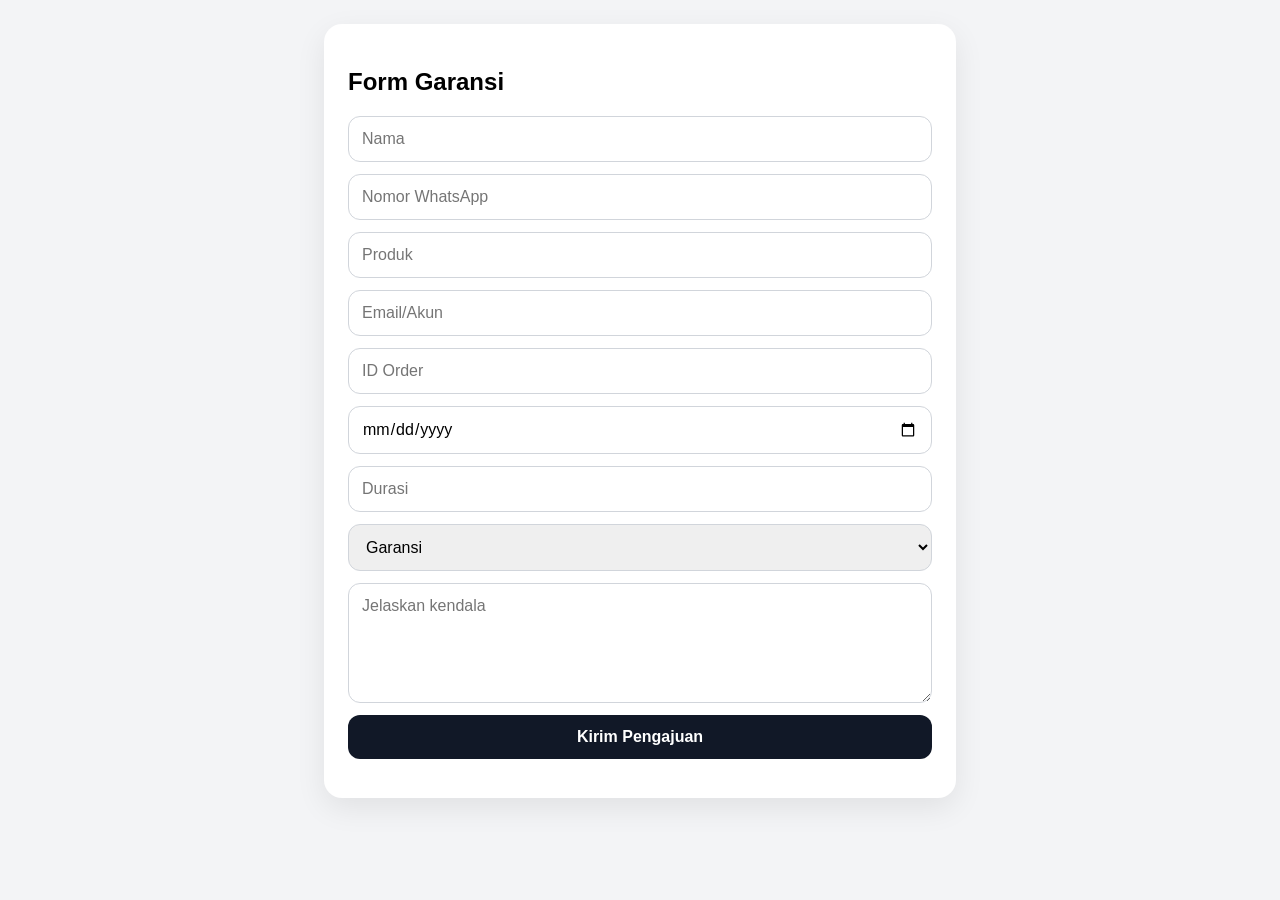
==== index.html @ 69e7b0cc "Add files via upload" ====
<!doctype html>
<html lang="id">
<head>
<meta charset="utf-8">
<meta name="viewport" content="width=device-width,initial-scale=1">
<title>Form Garansi</title>
<link rel="stylesheet" href="style.css">
</head>
<body>
<main class="wrap">
<section class="card">
<h1>Form Garansi</h1>
<form id="form">
<input name="name" placeholder="Nama" required>
<input name="whatsapp" placeholder="Nomor WhatsApp" required>
<input name="product" placeholder="Produk" required>
<input name="account" placeholder="Email/Akun">
<input name="orderId" placeholder="ID Order">
<input name="orderDate" type="date">
<input name="duration" placeholder="Durasi">
<select name="claimType">
<option>Garansi</option>
<option>Kendala Login</option>
<option>Akun Bermasalah</option>
</select>
<textarea name="problem" placeholder="Jelaskan kendala" required></textarea>
<button type="submit">Kirim Pengajuan</button>
</form>
<div id="message"></div>
</section>
</main>
<script>
const API="https://garansi-api.jhonyoga01.workers.dev";
document.getElementById("form").addEventListener("submit",async(event)=>{
  event.preventDefault();
  const message=document.getElementById("message");
  message.textContent="Mengirim...";
  try{
    const data=Object.fromEntries(new FormData(event.target).entries());
    const response=await fetch(`${API}/api/claims`,{
      method:"POST",
      headers:{"Content-Type":"application/json"},
      body:JSON.stringify(data)
    });
    const result=await response.json();
    if(!response.ok||!result.success) throw new Error(result.message||"Pengajuan gagal.");
    message.textContent=`${result.message} ID: ${result.warrantyId}`;
    event.target.reset();
  }catch(error){
    message.textContent=error.message||"Failed to fetch";
  }
});
</script>
</body>
</html>
---- style.css ----
*{box-sizing:border-box}body{margin:0;background:#f3f4f6;font-family:Arial,sans-serif}.wrap{max-width:680px;margin:auto;padding:24px}.card{background:#fff;padding:24px;border-radius:18px;box-shadow:0 10px 30px rgba(0,0,0,.08)}form{display:grid;gap:12px}input,select,textarea,button{width:100%;padding:13px;border:1px solid #d1d5db;border-radius:12px;font:inherit}textarea{min-height:120px}button{background:#111827;color:#fff;border:0;font-weight:700}#message{margin-top:15px;font-weight:700}
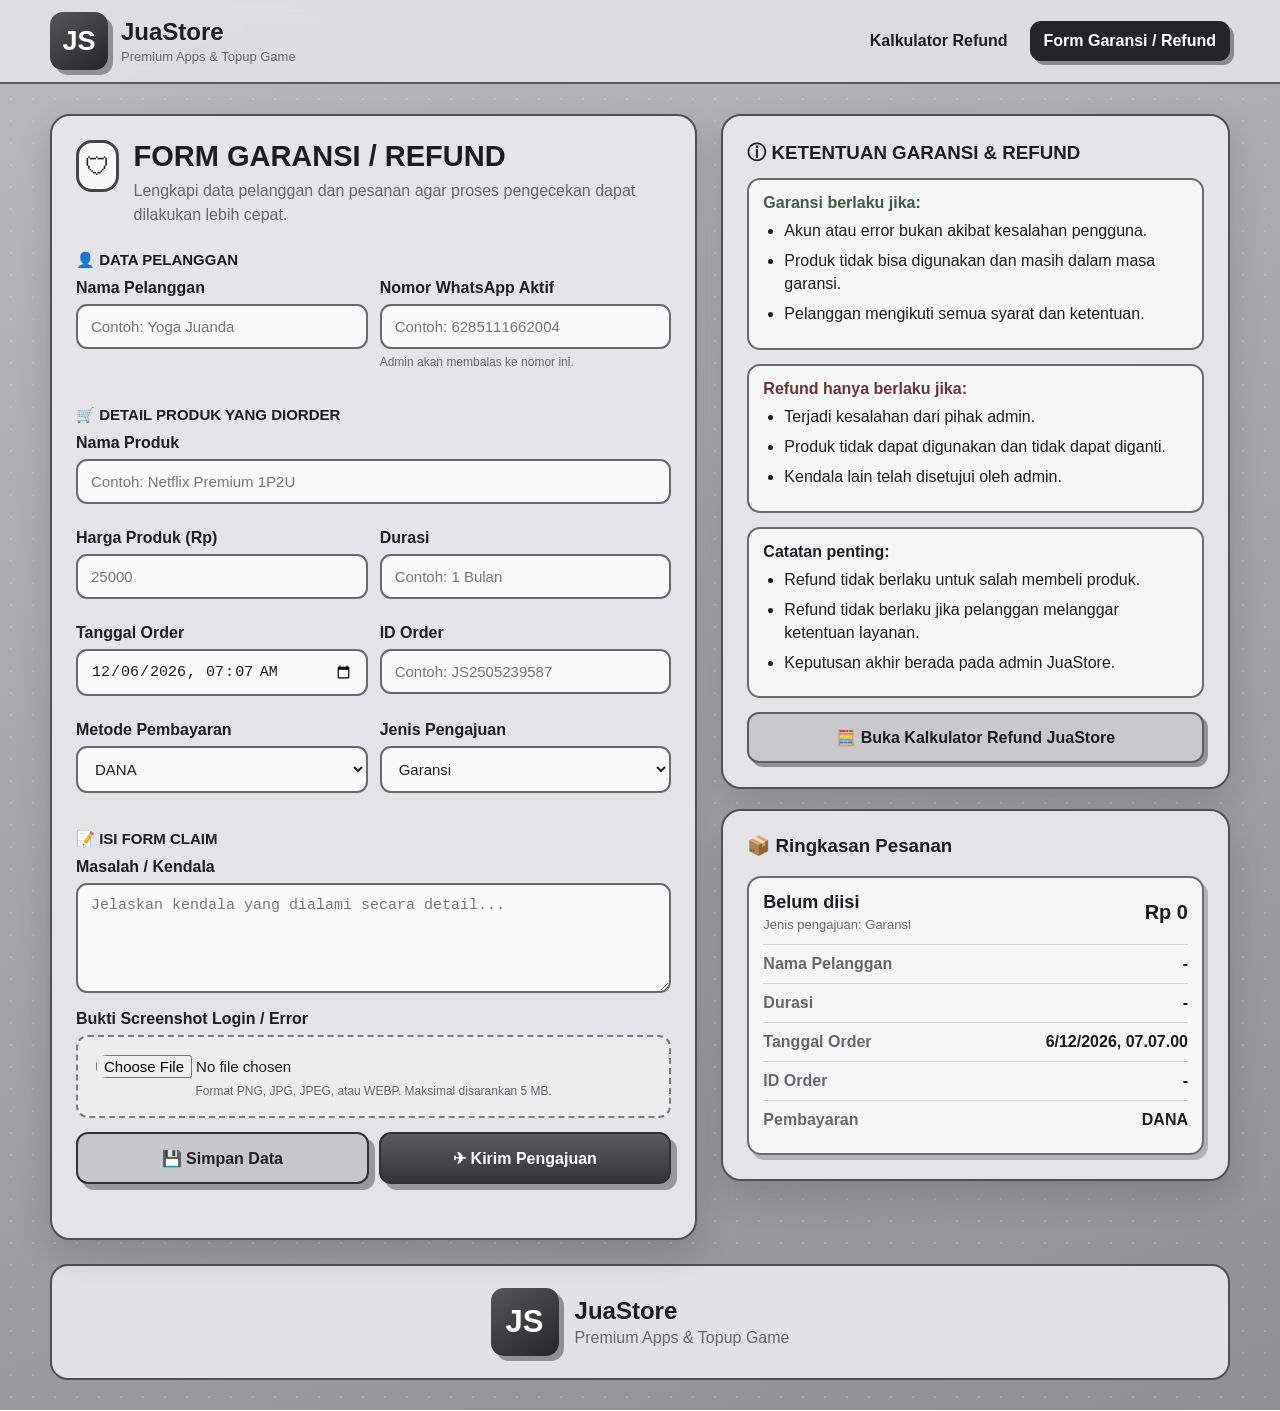
==== commit 5e22d48f: "Add files via upload" ====
--- a/index.html
+++ b/index.html
@@ -1,55 +1,490 @@
-<!doctype html>
+<!DOCTYPE html>
 <html lang="id">
 <head>
-<meta charset="utf-8">
-<meta name="viewport" content="width=device-width,initial-scale=1">
-<title>Form Garansi</title>
-<link rel="stylesheet" href="style.css">
+  <meta charset="UTF-8">
+  <meta name="viewport" content="width=device-width, initial-scale=1.0">
+  <meta name="theme-color" content="#6d6d72">
+  <title>Form Garansi / Refund JuaStore</title>
+  <style>
+    :root{
+      --bg:#b9b9be;
+      --bg2:#8f8f95;
+      --panel:#d8d8dc;
+      --panel2:#eeeeef;
+      --card:#f6f6f7;
+      --text:#1d1d20;
+      --muted:#67676d;
+      --line:#8d8d92;
+      --dark:#3b3b40;
+      --dark2:#242428;
+      --shadow:8px 8px 0 rgba(43,43,47,.65);
+      --soft:0 14px 35px rgba(20,20,24,.16);
+    }
+
+    *{box-sizing:border-box}
+    html{scroll-behavior:smooth}
+    body{
+      margin:0;
+      min-height:100vh;
+      font-family:Inter,Arial,sans-serif;
+      color:var(--text);
+      background:
+        radial-gradient(circle at 11px 11px,rgba(255,255,255,.16) 1.4px,transparent 1.5px) 0 0/22px 22px,
+        linear-gradient(160deg,var(--bg),var(--bg2));
+    }
+
+    .wrap{width:min(1180px,calc(100% - 24px));margin:auto}
+    header{
+      position:sticky;top:0;z-index:10;
+      background:rgba(225,225,228,.92);
+      border-bottom:2px solid #5a5a5f;
+      backdrop-filter:blur(10px);
+    }
+    .head{
+      min-height:82px;display:flex;align-items:center;
+      justify-content:space-between;gap:16px;padding:10px 0;
+    }
+    .brand{display:flex;align-items:center;gap:13px}
+    .logo{
+      width:58px;height:58px;border-radius:13px;
+      background:linear-gradient(145deg,#55555a,#252529);
+      display:grid;place-items:center;color:white;
+      font-size:27px;font-weight:900;box-shadow:5px 5px 0 #8f8f95;
+    }
+    .brand h2{margin:0;font-size:24px}
+    .brand p{margin:3px 0 0;color:var(--muted);font-size:13px}
+    nav{display:flex;gap:8px;flex-wrap:wrap}
+    nav a{
+      color:var(--text);text-decoration:none;font-weight:800;
+      padding:11px 14px;border-radius:11px;
+    }
+    nav a.active{background:var(--dark2);color:#fff;box-shadow:4px 4px 0 #89898e}
+
+    main{padding:30px 0}
+    .grid{
+      display:grid;grid-template-columns:1.12fr .88fr;
+      gap:24px;align-items:start;
+    }
+    .panel{
+      background:rgba(232,232,234,.95);
+      border:2px solid #4f4f54;
+      border-radius:20px;
+      box-shadow:var(--soft);
+      overflow:hidden;
+    }
+    .inside{padding:24px}
+    .title-row{display:flex;gap:14px;align-items:flex-start}
+    .shield{
+      width:52px;height:52px;border:3px solid #44444a;
+      border-radius:16px;display:grid;place-items:center;
+      font-size:25px;background:#f7f7f8;
+    }
+    h1{margin:0;font-size:29px}
+    .subtitle{margin:6px 0 0;color:var(--muted);line-height:1.5}
+
+    .section{margin-top:24px}
+    .section-title{
+      display:flex;align-items:center;gap:8px;
+      font-size:15px;font-weight:900;text-transform:uppercase;
+      margin-bottom:10px;
+    }
+
+    .box{
+      background:var(--card);
+      border:2px solid #6b6b70;
+      border-radius:14px;
+      padding:14px;
+      box-shadow:4px 5px 0 #b3b3b7;
+    }
+
+    .row{
+      display:grid;grid-template-columns:180px 1fr;
+      gap:14px;align-items:center;
+      border-bottom:1px solid #d3d3d6;
+      padding:10px 0;
+    }
+    .row:last-child{border-bottom:0}
+    .label{color:var(--muted);font-weight:700}
+    .value{font-weight:800;text-align:right}
+
+    .product-top{
+      display:flex;align-items:center;justify-content:space-between;gap:12px;
+      padding-bottom:12px;border-bottom:1px solid #d3d3d6;
+    }
+    .product-name{font-size:18px;font-weight:900}
+    .product-sub{color:var(--muted);font-size:13px;margin-top:4px}
+    .price{font-size:20px;font-weight:900}
+
+    .form-grid{display:grid;grid-template-columns:1fr 1fr;gap:12px}
+    .field{margin-bottom:13px}
+    .field.full{grid-column:1/-1}
+    label{display:block;font-weight:900;margin-bottom:7px}
+    input,select,textarea{
+      width:100%;border:2px solid #69696e;border-radius:11px;
+      background:#fafafa;color:var(--text);font-size:15px;
+      padding:12px 13px;outline:none;
+    }
+    textarea{min-height:110px;resize:vertical}
+    input:focus,select:focus,textarea:focus{
+      box-shadow:0 0 0 4px rgba(68,68,74,.14)
+    }
+    .help{font-size:12px;color:var(--muted);margin-top:6px}
+
+    .upload{
+      border:2px dashed #7a7a80;border-radius:12px;
+      padding:18px;text-align:center;background:#ededee;
+    }
+    .upload input{border:0;padding:0;background:transparent}
+    #preview{max-width:100%;max-height:260px;border-radius:12px;margin-top:12px;display:none}
+
+    .btn{
+      width:100%;min-height:52px;border:2px solid #303035;border-radius:12px;
+      background:linear-gradient(180deg,#5a5a60,#343438);
+      color:#fff;font-size:16px;font-weight:900;cursor:pointer;
+      box-shadow:6px 6px 0 #97979d;
+    }
+    .btn.secondary{
+      background:#c7c7cb;color:#202024;
+    }
+    .btn:active{transform:translate(2px,2px);box-shadow:3px 3px 0 #97979d}
+    .actions{display:grid;grid-template-columns:1fr 1fr;gap:10px;margin-top:14px}
+
+    .policy h3{margin:0 0 12px}
+    .policy-block{
+      border:2px solid #6a6a70;border-radius:13px;padding:14px;background:#f6f6f7;
+      margin-bottom:14px;
+    }
+    .policy-block ul{padding-left:21px;margin:8px 0 0}
+    .policy-block li{margin:8px 0;line-height:1.4}
+    .good{color:#3f5b43}.bad{color:#6d3434}
+    .refund-link{
+      display:block;text-decoration:none;color:var(--text);
+      background:#c9c9cd;border:2px solid #5d5d62;border-radius:12px;
+      padding:14px;text-align:center;font-weight:900;
+      box-shadow:4px 4px 0 #929298;
+    }
+
+    .saved{
+      margin-top:12px;font-size:13px;color:var(--muted);text-align:center;min-height:18px
+    }
+    footer{
+      margin-top:24px;background:rgba(230,230,232,.95);
+      border:2px solid #4f4f54;border-radius:18px;
+      padding:22px;display:flex;justify-content:center;align-items:center;gap:16px;
+    }
+    footer .logo{width:68px;height:68px;font-size:31px}
+    footer h2{margin:0} footer p{margin:4px 0 0;color:var(--muted)}
+
+    @media(max-width:860px){
+      nav{display:none}
+      .grid{grid-template-columns:1fr}
+      .inside{padding:18px}
+      .form-grid{grid-template-columns:1fr}
+      .field.full{grid-column:auto}
+      .row{grid-template-columns:1fr;gap:4px}
+      .value{text-align:left}
+      .actions{grid-template-columns:1fr}
+      h1{font-size:24px}
+    }
+  </style>
 </head>
 <body>
+<header>
+  <div class="wrap head">
+    <div class="brand">
+      <div class="logo">JS</div>
+      <div>
+        <h2>JuaStore</h2>
+        <p>Premium Apps & Topup Game</p>
+      </div>
+    </div>
+    <nav>
+      <a href="https://juastore.my.id">Kalkulator Refund</a>
+      <a class="active" href="#">Form Garansi / Refund</a>
+    </nav>
+  </div>
+</header>
+
 <main class="wrap">
-<section class="card">
-<h1>Form Garansi</h1>
-<form id="form">
-<input name="name" placeholder="Nama" required>
-<input name="whatsapp" placeholder="Nomor WhatsApp" required>
-<input name="product" placeholder="Produk" required>
-<input name="account" placeholder="Email/Akun">
-<input name="orderId" placeholder="ID Order">
-<input name="orderDate" type="date">
-<input name="duration" placeholder="Durasi">
-<select name="claimType">
-<option>Garansi</option>
-<option>Kendala Login</option>
-<option>Akun Bermasalah</option>
-</select>
-<textarea name="problem" placeholder="Jelaskan kendala" required></textarea>
-<button type="submit">Kirim Pengajuan</button>
-</form>
-<div id="message"></div>
-</section>
+  <div class="grid">
+    <section class="panel">
+      <div class="inside">
+        <div class="title-row">
+          <div class="shield">🛡</div>
+          <div>
+            <h1>FORM GARANSI / REFUND</h1>
+            <p class="subtitle">Lengkapi data pelanggan dan pesanan agar proses pengecekan dapat dilakukan lebih cepat.</p>
+          </div>
+        </div>
+
+        <div class="section">
+          <div class="section-title">👤 Data Pelanggan</div>
+          <div class="form-grid">
+            <div class="field">
+              <label for="customerName">Nama Pelanggan</label>
+              <input id="customerName" placeholder="Contoh: Yoga Juanda">
+            </div>
+            <div class="field">
+              <label for="customerContact">Nomor WhatsApp Aktif</label>
+              <input id="customerContact" inputmode="numeric" placeholder="Contoh: 6285111662004">
+              <div class="help">Admin akan membalas ke nomor ini.</div>
+            </div>
+          </div>
+        </div>
+
+        <div class="section">
+          <div class="section-title">🛒 Detail Produk yang Diorder</div>
+          <div class="form-grid">
+            <div class="field full">
+              <label for="productName">Nama Produk</label>
+              <input id="productName" placeholder="Contoh: Netflix Premium 1P2U">
+            </div>
+            <div class="field">
+              <label for="price">Harga Produk (Rp)</label>
+              <input id="price" type="number" min="0" placeholder="25000">
+            </div>
+            <div class="field">
+              <label for="duration">Durasi</label>
+              <input id="duration" placeholder="Contoh: 1 Bulan">
+            </div>
+            <div class="field">
+              <label for="orderDate">Tanggal Order</label>
+              <input id="orderDate" type="datetime-local">
+            </div>
+            <div class="field">
+              <label for="orderId">ID Order</label>
+              <input id="orderId" placeholder="Contoh: JS2505239587">
+            </div>
+            <div class="field">
+              <label for="payment">Metode Pembayaran</label>
+              <select id="payment">
+                <option>DANA</option>
+                <option>GoPay</option>
+                <option>QRIS</option>
+                <option>Lainnya</option>
+              </select>
+            </div>
+            <div class="field">
+              <label for="claimType">Jenis Pengajuan</label>
+              <select id="claimType">
+                <option>Garansi</option>
+                <option>Refund</option>
+              </select>
+            </div>
+          </div>
+        </div>
+
+        <div class="section">
+          <div class="section-title">📝 Isi Form Claim</div>
+          <div class="field">
+            <label for="problem">Masalah / Kendala</label>
+            <textarea id="problem" placeholder="Jelaskan kendala yang dialami secara detail..."></textarea>
+          </div>
+          <div class="field">
+            <label for="evidence">Bukti Screenshot Login / Error</label>
+            <div class="upload">
+              <input id="evidence" type="file" accept="image/png,image/jpeg,image/webp">
+              <div class="help">Format PNG, JPG, JPEG, atau WEBP. Maksimal disarankan 5 MB.</div>
+              <img id="preview" alt="Preview bukti">
+            </div>
+          </div>
+        </div>
+
+        <div class="actions">
+          <button class="btn secondary" id="saveBtn">💾 Simpan Data</button>
+          <button class="btn" id="sendBtn">✈ Kirim Pengajuan</button>
+        </div>
+        <div class="saved" id="status"></div>
+      </div>
+    </section>
+
+    <aside>
+      <section class="panel policy">
+        <div class="inside">
+          <h3>ⓘ KETENTUAN GARANSI & REFUND</h3>
+
+          <div class="policy-block">
+            <strong class="good">Garansi berlaku jika:</strong>
+            <ul>
+              <li>Akun atau error bukan akibat kesalahan pengguna.</li>
+              <li>Produk tidak bisa digunakan dan masih dalam masa garansi.</li>
+              <li>Pelanggan mengikuti semua syarat dan ketentuan.</li>
+            </ul>
+          </div>
+
+          <div class="policy-block">
+            <strong class="bad">Refund hanya berlaku jika:</strong>
+            <ul>
+              <li>Terjadi kesalahan dari pihak admin.</li>
+              <li>Produk tidak dapat digunakan dan tidak dapat diganti.</li>
+              <li>Kendala lain telah disetujui oleh admin.</li>
+            </ul>
+          </div>
+
+          <div class="policy-block">
+            <strong>Catatan penting:</strong>
+            <ul>
+              <li>Refund tidak berlaku untuk salah membeli produk.</li>
+              <li>Refund tidak berlaku jika pelanggan melanggar ketentuan layanan.</li>
+              <li>Keputusan akhir berada pada admin JuaStore.</li>
+            </ul>
+          </div>
+
+          <a class="refund-link" href="https://juastore.my.id" target="_blank" rel="noopener">
+            🧮 Buka Kalkulator Refund JuaStore
+          </a>
+        </div>
+      </section>
+
+      <section class="panel" style="margin-top:20px">
+        <div class="inside">
+          <h3 style="margin-top:0">📦 Ringkasan Pesanan</h3>
+          <div class="box">
+            <div class="product-top">
+              <div>
+                <div class="product-name" id="sumProduct">Belum diisi</div>
+                <div class="product-sub" id="sumClaim">Jenis pengajuan: Garansi</div>
+              </div>
+              <div class="price" id="sumPrice">Rp 0</div>
+            </div>
+            <div class="row"><div class="label">Nama Pelanggan</div><div class="value" id="sumName">-</div></div>
+            <div class="row"><div class="label">Durasi</div><div class="value" id="sumDuration">-</div></div>
+            <div class="row"><div class="label">Tanggal Order</div><div class="value" id="sumDate">-</div></div>
+            <div class="row"><div class="label">ID Order</div><div class="value" id="sumId">-</div></div>
+            <div class="row"><div class="label">Pembayaran</div><div class="value" id="sumPayment">DANA</div></div>
+          </div>
+        </div>
+      </section>
+    </aside>
+  </div>
+
+  <footer>
+    <div class="logo">JS</div>
+    <div>
+      <h2>JuaStore</h2>
+      <p>Premium Apps & Topup Game</p>
+    </div>
+  </footer>
 </main>
+
 <script>
-const API="https://garansi-api.jhonyoga01.workers.dev";
-document.getElementById("form").addEventListener("submit",async(event)=>{
-  event.preventDefault();
-  const message=document.getElementById("message");
-  message.textContent="Mengirim...";
-  try{
-    const data=Object.fromEntries(new FormData(event.target).entries());
-    const response=await fetch(`${API}/api/claims`,{
-      method:"POST",
-      headers:{"Content-Type":"application/json"},
-      body:JSON.stringify(data)
-    });
-    const result=await response.json();
-    if(!response.ok||!result.success) throw new Error(result.message||"Pengajuan gagal.");
-    message.textContent=`${result.message} ID: ${result.warrantyId}`;
-    event.target.reset();
-  }catch(error){
-    message.textContent=error.message||"Failed to fetch";
+  const ids = ['customerName','customerContact','productName','price','duration','orderDate','orderId','payment','claimType','problem'];
+  const el = id => document.getElementById(id);
+  const rupiah = n => new Intl.NumberFormat('id-ID').format(Number(n)||0);
+
+  function updateSummary(){
+    el('sumProduct').textContent = el('productName').value || 'Belum diisi';
+    el('sumClaim').textContent = 'Jenis pengajuan: ' + el('claimType').value;
+    el('sumPrice').textContent = 'Rp ' + rupiah(el('price').value);
+    el('sumName').textContent = el('customerName').value || '-';
+    el('sumDuration').textContent = el('duration').value || '-';
+    el('sumDate').textContent = el('orderDate').value
+      ? new Date(el('orderDate').value).toLocaleString('id-ID')
+      : '-';
+    el('sumId').textContent = el('orderId').value || '-';
+    el('sumPayment').textContent = el('payment').value;
   }
-});
+
+  ids.forEach(id => el(id).addEventListener('input',updateSummary));
+  ids.forEach(id => el(id).addEventListener('change',updateSummary));
+
+  el('evidence').addEventListener('change',e=>{
+    const file=e.target.files[0];
+    if(!file)return;
+    const img=el('preview');
+    img.src=URL.createObjectURL(file);
+    img.style.display='inline-block';
+  });
+
+  function collect(){
+    const data={};
+    ids.forEach(id=>data[id]=el(id).value);
+    return data;
+  }
+
+  el('saveBtn').addEventListener('click',()=>{
+    localStorage.setItem('juastoreClaimData',JSON.stringify(collect()));
+    el('status').textContent='Data berhasil disimpan di perangkat ini.';
+    setTimeout(()=>el('status').textContent='',2500);
+  });
+
+  // Ganti dengan URL Cloudflare Worker setelah deploy.
+  const API_ENDPOINT = 'https://https://juastore-garansi-api.jhonyoga01.workers.dev/submit';
+
+  el('sendBtn').addEventListener('click', async ()=>{
+    const d=collect();
+    const required = [
+      ['customerName','Nama pelanggan'],
+      ['customerContact','Nomor WhatsApp'],
+      ['productName','Nama produk'],
+      ['orderId','ID order'],
+      ['problem','Masalah/kendala']
+    ];
+    for (const [id,label] of required){
+      if(!el(id).value.trim()){
+        el('status').textContent=`${label} wajib diisi.`;
+        el(id).focus();
+        return;
+      }
+    }
+
+    const phone=d.customerContact.replace(/[^0-9]/g,'');
+    if(!/^62[0-9]{8,13}$/.test(phone)){
+      el('status').textContent='Nomor WhatsApp harus diawali 62, contoh 6285111662004.';
+      el('customerContact').focus();
+      return;
+    }
+
+    if(API_ENDPOINT.includes('8422213244:AAHJUuC4hol1cxfBkw95qdJepHxSblv9Nww')){
+      el('status').textContent='API bot belum dipasang. Baca README.txt untuk langkah deploy.';
+      return;
+    }
+
+    const btn=el('sendBtn');
+    btn.disabled=true;
+    btn.textContent='⏳ Mengirim...';
+    el('status').textContent='Mohon tunggu, pengajuan sedang dikirim.';
+
+    try{
+      const fd=new FormData();
+      Object.entries(d).forEach(([k,v])=>fd.append(k,v));
+      fd.set('customerContact',phone);
+      const file=el('evidence').files[0];
+      if(file){
+        if(file.size > 5*1024*1024) throw new Error('Ukuran screenshot maksimal 5 MB.');
+        fd.append('evidence',file);
+      }
+
+      const res=await fetch(API_ENDPOINT,{method:'POST',body:fd});
+      const out=await res.json().catch(()=>({}));
+      if(!res.ok) throw new Error(out.error || 'Pengiriman gagal. Silakan coba lagi.');
+
+      localStorage.removeItem('juastoreClaimData');
+      el('status').innerHTML=`✅ Pengajuan berhasil dikirim.<br>ID Garansi: <b>${out.claimId}</b><br>Silakan tunggu balasan admin ke WhatsApp ${phone}.`;
+      btn.textContent='✅ Pengajuan Terkirim';
+      setTimeout(()=>{btn.disabled=false;btn.textContent='✈ Kirim Pengajuan';},4000);
+    }catch(err){
+      el('status').textContent='❌ '+err.message;
+      btn.disabled=false;
+      btn.textContent='✈ Kirim Pengajuan';
+    }
+  });
+
+  const saved=localStorage.getItem('juastoreClaimData');
+  if(saved){
+    try{
+      const d=JSON.parse(saved);
+      ids.forEach(id=>{if(d[id]!==undefined)el(id).value=d[id]});
+    }catch(e){}
+  }
+
+  if(!el('orderDate').value){
+    const now=new Date();
+    now.setMinutes(now.getMinutes()-now.getTimezoneOffset());
+    el('orderDate').value=now.toISOString().slice(0,16);
+  }
+
+  updateSummary();
 </script>
 </body>
 </html>
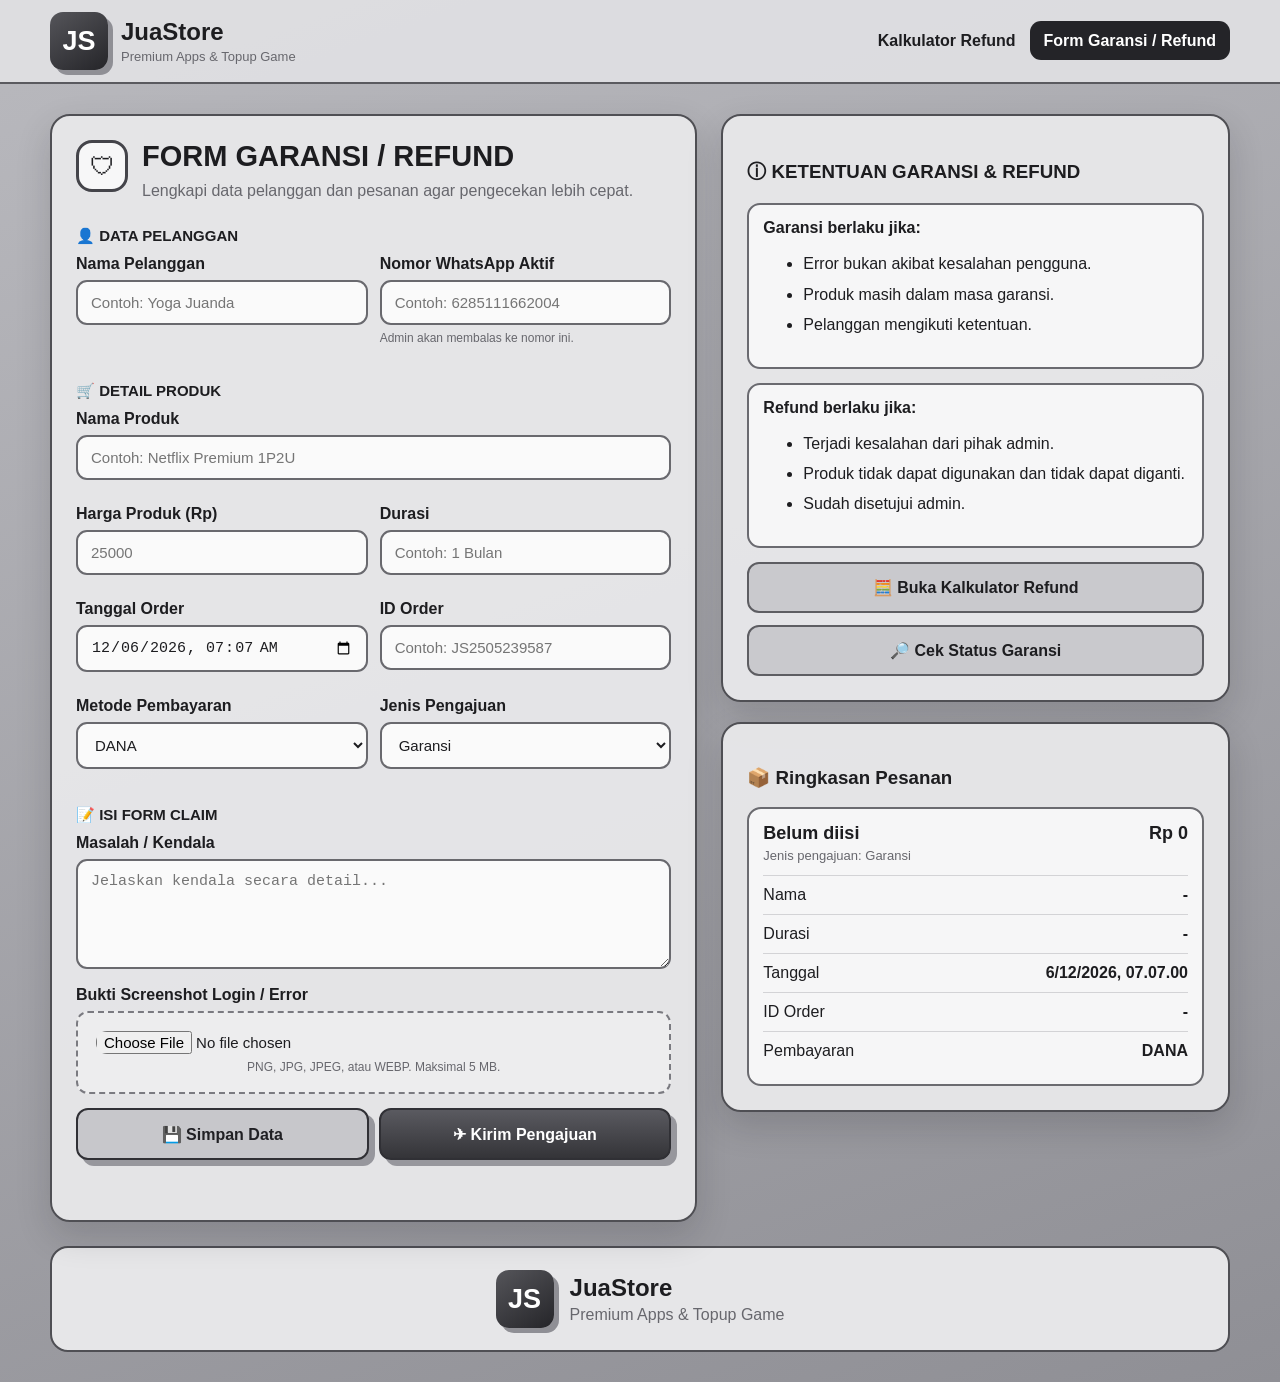
==== commit 3d2ed174: "Add files via upload" ====
--- a/index.html
+++ b/index.html
@@ -1,490 +1,39 @@
 <!DOCTYPE html>
 <html lang="id">
 <head>
-  <meta charset="UTF-8">
-  <meta name="viewport" content="width=device-width, initial-scale=1.0">
-  <meta name="theme-color" content="#6d6d72">
-  <title>Form Garansi / Refund JuaStore</title>
-  <style>
-    :root{
-      --bg:#b9b9be;
-      --bg2:#8f8f95;
-      --panel:#d8d8dc;
-      --panel2:#eeeeef;
-      --card:#f6f6f7;
-      --text:#1d1d20;
-      --muted:#67676d;
-      --line:#8d8d92;
-      --dark:#3b3b40;
-      --dark2:#242428;
-      --shadow:8px 8px 0 rgba(43,43,47,.65);
-      --soft:0 14px 35px rgba(20,20,24,.16);
-    }
-
-    *{box-sizing:border-box}
-    html{scroll-behavior:smooth}
-    body{
-      margin:0;
-      min-height:100vh;
-      font-family:Inter,Arial,sans-serif;
-      color:var(--text);
-      background:
-        radial-gradient(circle at 11px 11px,rgba(255,255,255,.16) 1.4px,transparent 1.5px) 0 0/22px 22px,
-        linear-gradient(160deg,var(--bg),var(--bg2));
-    }
-
-    .wrap{width:min(1180px,calc(100% - 24px));margin:auto}
-    header{
-      position:sticky;top:0;z-index:10;
-      background:rgba(225,225,228,.92);
-      border-bottom:2px solid #5a5a5f;
-      backdrop-filter:blur(10px);
-    }
-    .head{
-      min-height:82px;display:flex;align-items:center;
-      justify-content:space-between;gap:16px;padding:10px 0;
-    }
-    .brand{display:flex;align-items:center;gap:13px}
-    .logo{
-      width:58px;height:58px;border-radius:13px;
-      background:linear-gradient(145deg,#55555a,#252529);
-      display:grid;place-items:center;color:white;
-      font-size:27px;font-weight:900;box-shadow:5px 5px 0 #8f8f95;
-    }
-    .brand h2{margin:0;font-size:24px}
-    .brand p{margin:3px 0 0;color:var(--muted);font-size:13px}
-    nav{display:flex;gap:8px;flex-wrap:wrap}
-    nav a{
-      color:var(--text);text-decoration:none;font-weight:800;
-      padding:11px 14px;border-radius:11px;
-    }
-    nav a.active{background:var(--dark2);color:#fff;box-shadow:4px 4px 0 #89898e}
-
-    main{padding:30px 0}
-    .grid{
-      display:grid;grid-template-columns:1.12fr .88fr;
-      gap:24px;align-items:start;
-    }
-    .panel{
-      background:rgba(232,232,234,.95);
-      border:2px solid #4f4f54;
-      border-radius:20px;
-      box-shadow:var(--soft);
-      overflow:hidden;
-    }
-    .inside{padding:24px}
-    .title-row{display:flex;gap:14px;align-items:flex-start}
-    .shield{
-      width:52px;height:52px;border:3px solid #44444a;
-      border-radius:16px;display:grid;place-items:center;
-      font-size:25px;background:#f7f7f8;
-    }
-    h1{margin:0;font-size:29px}
-    .subtitle{margin:6px 0 0;color:var(--muted);line-height:1.5}
-
-    .section{margin-top:24px}
-    .section-title{
-      display:flex;align-items:center;gap:8px;
-      font-size:15px;font-weight:900;text-transform:uppercase;
-      margin-bottom:10px;
-    }
-
-    .box{
-      background:var(--card);
-      border:2px solid #6b6b70;
-      border-radius:14px;
-      padding:14px;
-      box-shadow:4px 5px 0 #b3b3b7;
-    }
-
-    .row{
-      display:grid;grid-template-columns:180px 1fr;
-      gap:14px;align-items:center;
-      border-bottom:1px solid #d3d3d6;
-      padding:10px 0;
-    }
-    .row:last-child{border-bottom:0}
-    .label{color:var(--muted);font-weight:700}
-    .value{font-weight:800;text-align:right}
-
-    .product-top{
-      display:flex;align-items:center;justify-content:space-between;gap:12px;
-      padding-bottom:12px;border-bottom:1px solid #d3d3d6;
-    }
-    .product-name{font-size:18px;font-weight:900}
-    .product-sub{color:var(--muted);font-size:13px;margin-top:4px}
-    .price{font-size:20px;font-weight:900}
-
-    .form-grid{display:grid;grid-template-columns:1fr 1fr;gap:12px}
-    .field{margin-bottom:13px}
-    .field.full{grid-column:1/-1}
-    label{display:block;font-weight:900;margin-bottom:7px}
-    input,select,textarea{
-      width:100%;border:2px solid #69696e;border-radius:11px;
-      background:#fafafa;color:var(--text);font-size:15px;
-      padding:12px 13px;outline:none;
-    }
-    textarea{min-height:110px;resize:vertical}
-    input:focus,select:focus,textarea:focus{
-      box-shadow:0 0 0 4px rgba(68,68,74,.14)
-    }
-    .help{font-size:12px;color:var(--muted);margin-top:6px}
-
-    .upload{
-      border:2px dashed #7a7a80;border-radius:12px;
-      padding:18px;text-align:center;background:#ededee;
-    }
-    .upload input{border:0;padding:0;background:transparent}
-    #preview{max-width:100%;max-height:260px;border-radius:12px;margin-top:12px;display:none}
-
-    .btn{
-      width:100%;min-height:52px;border:2px solid #303035;border-radius:12px;
-      background:linear-gradient(180deg,#5a5a60,#343438);
-      color:#fff;font-size:16px;font-weight:900;cursor:pointer;
-      box-shadow:6px 6px 0 #97979d;
-    }
-    .btn.secondary{
-      background:#c7c7cb;color:#202024;
-    }
-    .btn:active{transform:translate(2px,2px);box-shadow:3px 3px 0 #97979d}
-    .actions{display:grid;grid-template-columns:1fr 1fr;gap:10px;margin-top:14px}
-
-    .policy h3{margin:0 0 12px}
-    .policy-block{
-      border:2px solid #6a6a70;border-radius:13px;padding:14px;background:#f6f6f7;
-      margin-bottom:14px;
-    }
-    .policy-block ul{padding-left:21px;margin:8px 0 0}
-    .policy-block li{margin:8px 0;line-height:1.4}
-    .good{color:#3f5b43}.bad{color:#6d3434}
-    .refund-link{
-      display:block;text-decoration:none;color:var(--text);
-      background:#c9c9cd;border:2px solid #5d5d62;border-radius:12px;
-      padding:14px;text-align:center;font-weight:900;
-      box-shadow:4px 4px 0 #929298;
-    }
-
-    .saved{
-      margin-top:12px;font-size:13px;color:var(--muted);text-align:center;min-height:18px
-    }
-    footer{
-      margin-top:24px;background:rgba(230,230,232,.95);
-      border:2px solid #4f4f54;border-radius:18px;
-      padding:22px;display:flex;justify-content:center;align-items:center;gap:16px;
-    }
-    footer .logo{width:68px;height:68px;font-size:31px}
-    footer h2{margin:0} footer p{margin:4px 0 0;color:var(--muted)}
-
-    @media(max-width:860px){
-      nav{display:none}
-      .grid{grid-template-columns:1fr}
-      .inside{padding:18px}
-      .form-grid{grid-template-columns:1fr}
-      .field.full{grid-column:auto}
-      .row{grid-template-columns:1fr;gap:4px}
-      .value{text-align:left}
-      .actions{grid-template-columns:1fr}
-      h1{font-size:24px}
-    }
-  </style>
+<meta charset="UTF-8">
+<meta name="viewport" content="width=device-width,initial-scale=1">
+<meta name="theme-color" content="#6d6d72">
+<title>Form Garansi / Refund JuaStore</title>
+<style>
+:root{--bg:#b9b9be;--bg2:#8f8f95;--panel:#e8e8ea;--card:#f6f6f7;--text:#1d1d20;--muted:#67676d;--dark:#303035}
+*{box-sizing:border-box}body{margin:0;min-height:100vh;font-family:Arial,sans-serif;color:var(--text);background:linear-gradient(160deg,var(--bg),var(--bg2))}.wrap{width:min(1180px,calc(100% - 24px));margin:auto}header{position:sticky;top:0;z-index:5;background:#e1e1e4e8;border-bottom:2px solid #5a5a5f}.head{min-height:82px;display:flex;align-items:center;justify-content:space-between;padding:10px 0}.brand{display:flex;align-items:center;gap:13px}.logo{width:58px;height:58px;border-radius:13px;background:linear-gradient(145deg,#55555a,#252529);display:grid;place-items:center;color:#fff;font-size:27px;font-weight:900;box-shadow:5px 5px 0 #8f8f95}.brand h2{margin:0;font-size:24px}.brand p{margin:3px 0 0;color:var(--muted);font-size:13px}nav a{color:var(--text);text-decoration:none;font-weight:800;padding:11px 14px;border-radius:11px}nav .active{background:#242428;color:#fff}main{padding:30px 0}.grid{display:grid;grid-template-columns:1.12fr .88fr;gap:24px;align-items:start}.panel{background:rgba(232,232,234,.96);border:2px solid #4f4f54;border-radius:20px;box-shadow:0 14px 35px #14141829;overflow:hidden}.inside{padding:24px}.title-row{display:flex;gap:14px;align-items:flex-start}.shield{width:52px;height:52px;border:3px solid #44444a;border-radius:16px;display:grid;place-items:center;font-size:25px;background:#f7f7f8}h1{margin:0;font-size:29px}.subtitle{margin:6px 0 0;color:var(--muted);line-height:1.5}.section{margin-top:24px}.section-title{font-size:15px;font-weight:900;text-transform:uppercase;margin-bottom:10px}.form-grid{display:grid;grid-template-columns:1fr 1fr;gap:12px}.field{margin-bottom:13px}.full{grid-column:1/-1}label{display:block;font-weight:900;margin-bottom:7px}input,select,textarea{width:100%;border:2px solid #69696e;border-radius:11px;background:#fafafa;color:var(--text);font-size:15px;padding:12px 13px;outline:none}textarea{min-height:110px;resize:vertical}.help{font-size:12px;color:var(--muted);margin-top:6px}.upload{border:2px dashed #7a7a80;border-radius:12px;padding:18px;text-align:center;background:#ededee}.upload input{border:0;padding:0;background:transparent}#preview{max-width:100%;max-height:260px;border-radius:12px;margin-top:12px;display:none}.actions{display:grid;grid-template-columns:1fr 1fr;gap:10px;margin-top:14px}.btn{width:100%;min-height:52px;border:2px solid #303035;border-radius:12px;background:linear-gradient(180deg,#5a5a60,#343438);color:#fff;font-size:16px;font-weight:900;cursor:pointer;box-shadow:6px 6px 0 #97979d}.secondary{background:#c7c7cb;color:#202024}.btn:disabled{opacity:.6}.saved{margin-top:14px;text-align:center;line-height:1.55;min-height:22px}.success{color:#256b37;font-weight:800}.error{color:#9b2f2f;font-weight:800}.policy-block{border:2px solid #6a6a70;border-radius:13px;padding:14px;background:#f6f6f7;margin-bottom:14px}.policy-block li{margin:8px 0;line-height:1.4}.link{display:block;text-decoration:none;color:var(--text);background:#c9c9cd;border:2px solid #5d5d62;border-radius:12px;padding:14px;text-align:center;font-weight:900;margin-top:12px}.box{background:var(--card);border:2px solid #6b6b70;border-radius:14px;padding:14px}.row{display:grid;grid-template-columns:180px 1fr;gap:14px;border-bottom:1px solid #d3d3d6;padding:10px 0}.row:last-child{border-bottom:0}.value{text-align:right;font-weight:800}.product-top{display:flex;justify-content:space-between;gap:12px;padding-bottom:12px;border-bottom:1px solid #d3d3d6}.product-name,.price{font-size:18px;font-weight:900}.product-sub{color:var(--muted);font-size:13px;margin-top:4px}footer{margin-top:24px;background:#e6e6e8;border:2px solid #4f4f54;border-radius:18px;padding:22px;display:flex;justify-content:center;align-items:center;gap:16px}footer h2,footer p{margin:0}footer p{color:var(--muted);margin-top:4px}@media(max-width:860px){nav{display:none}.grid{grid-template-columns:1fr}.form-grid{grid-template-columns:1fr}.full{grid-column:auto}.inside{padding:18px}.actions{grid-template-columns:1fr}.row{grid-template-columns:1fr;gap:4px}.value{text-align:left}h1{font-size:24px}}
+</style>
 </head>
 <body>
-<header>
-  <div class="wrap head">
-    <div class="brand">
-      <div class="logo">JS</div>
-      <div>
-        <h2>JuaStore</h2>
-        <p>Premium Apps & Topup Game</p>
-      </div>
-    </div>
-    <nav>
-      <a href="https://juastore.my.id">Kalkulator Refund</a>
-      <a class="active" href="#">Form Garansi / Refund</a>
-    </nav>
-  </div>
-</header>
-
-<main class="wrap">
-  <div class="grid">
-    <section class="panel">
-      <div class="inside">
-        <div class="title-row">
-          <div class="shield">🛡</div>
-          <div>
-            <h1>FORM GARANSI / REFUND</h1>
-            <p class="subtitle">Lengkapi data pelanggan dan pesanan agar proses pengecekan dapat dilakukan lebih cepat.</p>
-          </div>
-        </div>
-
-        <div class="section">
-          <div class="section-title">👤 Data Pelanggan</div>
-          <div class="form-grid">
-            <div class="field">
-              <label for="customerName">Nama Pelanggan</label>
-              <input id="customerName" placeholder="Contoh: Yoga Juanda">
-            </div>
-            <div class="field">
-              <label for="customerContact">Nomor WhatsApp Aktif</label>
-              <input id="customerContact" inputmode="numeric" placeholder="Contoh: 6285111662004">
-              <div class="help">Admin akan membalas ke nomor ini.</div>
-            </div>
-          </div>
-        </div>
-
-        <div class="section">
-          <div class="section-title">🛒 Detail Produk yang Diorder</div>
-          <div class="form-grid">
-            <div class="field full">
-              <label for="productName">Nama Produk</label>
-              <input id="productName" placeholder="Contoh: Netflix Premium 1P2U">
-            </div>
-            <div class="field">
-              <label for="price">Harga Produk (Rp)</label>
-              <input id="price" type="number" min="0" placeholder="25000">
-            </div>
-            <div class="field">
-              <label for="duration">Durasi</label>
-              <input id="duration" placeholder="Contoh: 1 Bulan">
-            </div>
-            <div class="field">
-              <label for="orderDate">Tanggal Order</label>
-              <input id="orderDate" type="datetime-local">
-            </div>
-            <div class="field">
-              <label for="orderId">ID Order</label>
-              <input id="orderId" placeholder="Contoh: JS2505239587">
-            </div>
-            <div class="field">
-              <label for="payment">Metode Pembayaran</label>
-              <select id="payment">
-                <option>DANA</option>
-                <option>GoPay</option>
-                <option>QRIS</option>
-                <option>Lainnya</option>
-              </select>
-            </div>
-            <div class="field">
-              <label for="claimType">Jenis Pengajuan</label>
-              <select id="claimType">
-                <option>Garansi</option>
-                <option>Refund</option>
-              </select>
-            </div>
-          </div>
-        </div>
-
-        <div class="section">
-          <div class="section-title">📝 Isi Form Claim</div>
-          <div class="field">
-            <label for="problem">Masalah / Kendala</label>
-            <textarea id="problem" placeholder="Jelaskan kendala yang dialami secara detail..."></textarea>
-          </div>
-          <div class="field">
-            <label for="evidence">Bukti Screenshot Login / Error</label>
-            <div class="upload">
-              <input id="evidence" type="file" accept="image/png,image/jpeg,image/webp">
-              <div class="help">Format PNG, JPG, JPEG, atau WEBP. Maksimal disarankan 5 MB.</div>
-              <img id="preview" alt="Preview bukti">
-            </div>
-          </div>
-        </div>
-
-        <div class="actions">
-          <button class="btn secondary" id="saveBtn">💾 Simpan Data</button>
-          <button class="btn" id="sendBtn">✈ Kirim Pengajuan</button>
-        </div>
-        <div class="saved" id="status"></div>
-      </div>
-    </section>
-
-    <aside>
-      <section class="panel policy">
-        <div class="inside">
-          <h3>ⓘ KETENTUAN GARANSI & REFUND</h3>
-
-          <div class="policy-block">
-            <strong class="good">Garansi berlaku jika:</strong>
-            <ul>
-              <li>Akun atau error bukan akibat kesalahan pengguna.</li>
-              <li>Produk tidak bisa digunakan dan masih dalam masa garansi.</li>
-              <li>Pelanggan mengikuti semua syarat dan ketentuan.</li>
-            </ul>
-          </div>
-
-          <div class="policy-block">
-            <strong class="bad">Refund hanya berlaku jika:</strong>
-            <ul>
-              <li>Terjadi kesalahan dari pihak admin.</li>
-              <li>Produk tidak dapat digunakan dan tidak dapat diganti.</li>
-              <li>Kendala lain telah disetujui oleh admin.</li>
-            </ul>
-          </div>
-
-          <div class="policy-block">
-            <strong>Catatan penting:</strong>
-            <ul>
-              <li>Refund tidak berlaku untuk salah membeli produk.</li>
-              <li>Refund tidak berlaku jika pelanggan melanggar ketentuan layanan.</li>
-              <li>Keputusan akhir berada pada admin JuaStore.</li>
-            </ul>
-          </div>
-
-          <a class="refund-link" href="https://juastore.my.id" target="_blank" rel="noopener">
-            🧮 Buka Kalkulator Refund JuaStore
-          </a>
-        </div>
-      </section>
-
-      <section class="panel" style="margin-top:20px">
-        <div class="inside">
-          <h3 style="margin-top:0">📦 Ringkasan Pesanan</h3>
-          <div class="box">
-            <div class="product-top">
-              <div>
-                <div class="product-name" id="sumProduct">Belum diisi</div>
-                <div class="product-sub" id="sumClaim">Jenis pengajuan: Garansi</div>
-              </div>
-              <div class="price" id="sumPrice">Rp 0</div>
-            </div>
-            <div class="row"><div class="label">Nama Pelanggan</div><div class="value" id="sumName">-</div></div>
-            <div class="row"><div class="label">Durasi</div><div class="value" id="sumDuration">-</div></div>
-            <div class="row"><div class="label">Tanggal Order</div><div class="value" id="sumDate">-</div></div>
-            <div class="row"><div class="label">ID Order</div><div class="value" id="sumId">-</div></div>
-            <div class="row"><div class="label">Pembayaran</div><div class="value" id="sumPayment">DANA</div></div>
-          </div>
-        </div>
-      </section>
-    </aside>
-  </div>
-
-  <footer>
-    <div class="logo">JS</div>
-    <div>
-      <h2>JuaStore</h2>
-      <p>Premium Apps & Topup Game</p>
-    </div>
-  </footer>
-</main>
-
+<header><div class="wrap head"><div class="brand"><div class="logo">JS</div><div><h2>JuaStore</h2><p>Premium Apps & Topup Game</p></div></div><nav><a href="https://juastore.my.id">Kalkulator Refund</a><a class="active" href="#">Form Garansi / Refund</a></nav></div></header>
+<main class="wrap"><div class="grid">
+<section class="panel"><div class="inside">
+<div class="title-row"><div class="shield">🛡</div><div><h1>FORM GARANSI / REFUND</h1><p class="subtitle">Lengkapi data pelanggan dan pesanan agar pengecekan lebih cepat.</p></div></div>
+<div class="section"><div class="section-title">👤 Data Pelanggan</div><div class="form-grid"><div class="field"><label for="customerName">Nama Pelanggan</label><input id="customerName" placeholder="Contoh: Yoga Juanda"></div><div class="field"><label for="customerContact">Nomor WhatsApp Aktif</label><input id="customerContact" inputmode="numeric" placeholder="Contoh: 6285111662004"><div class="help">Admin akan membalas ke nomor ini.</div></div></div></div>
+<div class="section"><div class="section-title">🛒 Detail Produk</div><div class="form-grid"><div class="field full"><label for="productName">Nama Produk</label><input id="productName" placeholder="Contoh: Netflix Premium 1P2U"></div><div class="field"><label for="price">Harga Produk (Rp)</label><input id="price" type="number" min="0" placeholder="25000"></div><div class="field"><label for="duration">Durasi</label><input id="duration" placeholder="Contoh: 1 Bulan"></div><div class="field"><label for="orderDate">Tanggal Order</label><input id="orderDate" type="datetime-local"></div><div class="field"><label for="orderId">ID Order</label><input id="orderId" placeholder="Contoh: JS2505239587"></div><div class="field"><label for="payment">Metode Pembayaran</label><select id="payment"><option>DANA</option><option>GoPay</option><option>QRIS</option><option>Lainnya</option></select></div><div class="field"><label for="claimType">Jenis Pengajuan</label><select id="claimType"><option>Garansi</option><option>Refund</option></select></div></div></div>
+<div class="section"><div class="section-title">📝 Isi Form Claim</div><div class="field"><label for="problem">Masalah / Kendala</label><textarea id="problem" placeholder="Jelaskan kendala secara detail..."></textarea></div><div class="field"><label for="evidence">Bukti Screenshot Login / Error</label><div class="upload"><input id="evidence" type="file" accept="image/png,image/jpeg,image/webp"><div class="help">PNG, JPG, JPEG, atau WEBP. Maksimal 5 MB.</div><img id="preview" alt="Preview bukti"></div></div></div>
+<div class="actions"><button class="btn secondary" id="saveBtn" type="button">💾 Simpan Data</button><button class="btn" id="sendBtn" type="button">✈ Kirim Pengajuan</button></div><div class="saved" id="status"></div>
+</div></section>
+<aside><section class="panel"><div class="inside"><h3>ⓘ KETENTUAN GARANSI & REFUND</h3><div class="policy-block"><strong>Garansi berlaku jika:</strong><ul><li>Error bukan akibat kesalahan pengguna.</li><li>Produk masih dalam masa garansi.</li><li>Pelanggan mengikuti ketentuan.</li></ul></div><div class="policy-block"><strong>Refund berlaku jika:</strong><ul><li>Terjadi kesalahan dari pihak admin.</li><li>Produk tidak dapat digunakan dan tidak dapat diganti.</li><li>Sudah disetujui admin.</li></ul></div><a class="link" href="https://juastore.my.id" target="_blank">🧮 Buka Kalkulator Refund</a><a class="link" href="cek.html">🔎 Cek Status Garansi</a></div></section>
+<section class="panel" style="margin-top:20px"><div class="inside"><h3>📦 Ringkasan Pesanan</h3><div class="box"><div class="product-top"><div><div class="product-name" id="sumProduct">Belum diisi</div><div class="product-sub" id="sumClaim">Jenis pengajuan: Garansi</div></div><div class="price" id="sumPrice">Rp 0</div></div><div class="row"><div>Nama</div><div class="value" id="sumName">-</div></div><div class="row"><div>Durasi</div><div class="value" id="sumDuration">-</div></div><div class="row"><div>Tanggal</div><div class="value" id="sumDate">-</div></div><div class="row"><div>ID Order</div><div class="value" id="sumId">-</div></div><div class="row"><div>Pembayaran</div><div class="value" id="sumPayment">DANA</div></div></div></div></section></aside>
+</div><footer><div class="logo">JS</div><div><h2>JuaStore</h2><p>Premium Apps & Topup Game</p></div></footer></main>
 <script>
-  const ids = ['customerName','customerContact','productName','price','duration','orderDate','orderId','payment','claimType','problem'];
-  const el = id => document.getElementById(id);
-  const rupiah = n => new Intl.NumberFormat('id-ID').format(Number(n)||0);
-
-  function updateSummary(){
-    el('sumProduct').textContent = el('productName').value || 'Belum diisi';
-    el('sumClaim').textContent = 'Jenis pengajuan: ' + el('claimType').value;
-    el('sumPrice').textContent = 'Rp ' + rupiah(el('price').value);
-    el('sumName').textContent = el('customerName').value || '-';
-    el('sumDuration').textContent = el('duration').value || '-';
-    el('sumDate').textContent = el('orderDate').value
-      ? new Date(el('orderDate').value).toLocaleString('id-ID')
-      : '-';
-    el('sumId').textContent = el('orderId').value || '-';
-    el('sumPayment').textContent = el('payment').value;
-  }
-
-  ids.forEach(id => el(id).addEventListener('input',updateSummary));
-  ids.forEach(id => el(id).addEventListener('change',updateSummary));
-
-  el('evidence').addEventListener('change',e=>{
-    const file=e.target.files[0];
-    if(!file)return;
-    const img=el('preview');
-    img.src=URL.createObjectURL(file);
-    img.style.display='inline-block';
-  });
-
-  function collect(){
-    const data={};
-    ids.forEach(id=>data[id]=el(id).value);
-    return data;
-  }
-
-  el('saveBtn').addEventListener('click',()=>{
-    localStorage.setItem('juastoreClaimData',JSON.stringify(collect()));
-    el('status').textContent='Data berhasil disimpan di perangkat ini.';
-    setTimeout(()=>el('status').textContent='',2500);
-  });
-
-  // Ganti dengan URL Cloudflare Worker setelah deploy.
-  const API_ENDPOINT = 'https://https://juastore-garansi-api.jhonyoga01.workers.dev/submit';
-
-  el('sendBtn').addEventListener('click', async ()=>{
-    const d=collect();
-    const required = [
-      ['customerName','Nama pelanggan'],
-      ['customerContact','Nomor WhatsApp'],
-      ['productName','Nama produk'],
-      ['orderId','ID order'],
-      ['problem','Masalah/kendala']
-    ];
-    for (const [id,label] of required){
-      if(!el(id).value.trim()){
-        el('status').textContent=`${label} wajib diisi.`;
-        el(id).focus();
-        return;
-      }
-    }
-
-    const phone=d.customerContact.replace(/[^0-9]/g,'');
-    if(!/^62[0-9]{8,13}$/.test(phone)){
-      el('status').textContent='Nomor WhatsApp harus diawali 62, contoh 6285111662004.';
-      el('customerContact').focus();
-      return;
-    }
-
-    if(API_ENDPOINT.includes('8422213244:AAHJUuC4hol1cxfBkw95qdJepHxSblv9Nww')){
-      el('status').textContent='API bot belum dipasang. Baca README.txt untuk langkah deploy.';
-      return;
-    }
-
-    const btn=el('sendBtn');
-    btn.disabled=true;
-    btn.textContent='⏳ Mengirim...';
-    el('status').textContent='Mohon tunggu, pengajuan sedang dikirim.';
-
-    try{
-      const fd=new FormData();
-      Object.entries(d).forEach(([k,v])=>fd.append(k,v));
-      fd.set('customerContact',phone);
-      const file=el('evidence').files[0];
-      if(file){
-        if(file.size > 5*1024*1024) throw new Error('Ukuran screenshot maksimal 5 MB.');
-        fd.append('evidence',file);
-      }
-
-      const res=await fetch(API_ENDPOINT,{method:'POST',body:fd});
-      const out=await res.json().catch(()=>({}));
-      if(!res.ok) throw new Error(out.error || 'Pengiriman gagal. Silakan coba lagi.');
-
-      localStorage.removeItem('juastoreClaimData');
-      el('status').innerHTML=`✅ Pengajuan berhasil dikirim.<br>ID Garansi: <b>${out.claimId}</b><br>Silakan tunggu balasan admin ke WhatsApp ${phone}.`;
-      btn.textContent='✅ Pengajuan Terkirim';
-      setTimeout(()=>{btn.disabled=false;btn.textContent='✈ Kirim Pengajuan';},4000);
-    }catch(err){
-      el('status').textContent='❌ '+err.message;
-      btn.disabled=false;
-      btn.textContent='✈ Kirim Pengajuan';
-    }
-  });
-
-  const saved=localStorage.getItem('juastoreClaimData');
-  if(saved){
-    try{
-      const d=JSON.parse(saved);
-      ids.forEach(id=>{if(d[id]!==undefined)el(id).value=d[id]});
-    }catch(e){}
-  }
-
-  if(!el('orderDate').value){
-    const now=new Date();
-    now.setMinutes(now.getMinutes()-now.getTimezoneOffset());
-    el('orderDate').value=now.toISOString().slice(0,16);
-  }
-
-  updateSummary();
+const API_ENDPOINT='https://garansi-api.jhonyoga01.workers.dev/api/claims';
+const ids=['customerName','customerContact','productName','price','duration','orderDate','orderId','payment','claimType','problem'];
+const el=id=>document.getElementById(id);const rupiah=n=>new Intl.NumberFormat('id-ID').format(Number(n)||0);
+function updateSummary(){el('sumProduct').textContent=el('productName').value||'Belum diisi';el('sumClaim').textContent='Jenis pengajuan: '+el('claimType').value;el('sumPrice').textContent='Rp '+rupiah(el('price').value);el('sumName').textContent=el('customerName').value||'-';el('sumDuration').textContent=el('duration').value||'-';el('sumDate').textContent=el('orderDate').value?new Date(el('orderDate').value).toLocaleString('id-ID'):'-';el('sumId').textContent=el('orderId').value||'-';el('sumPayment').textContent=el('payment').value}
+ids.forEach(id=>{el(id).addEventListener('input',updateSummary);el(id).addEventListener('change',updateSummary)});
+el('evidence').addEventListener('change',e=>{const f=e.target.files[0],img=el('preview');if(!f){img.style.display='none';return}if(f.size>5*1024*1024){statusMsg('❌ Ukuran screenshot maksimal 5 MB.','error');e.target.value='';img.style.display='none';return}img.src=URL.createObjectURL(f);img.style.display='inline-block'});
+function collect(){const d={};ids.forEach(id=>d[id]=el(id).value);return d}function statusMsg(m,t=''){el('status').className='saved '+t;el('status').innerHTML=m}function phone(v){let p=String(v||'').replace(/\D/g,'');if(p.startsWith('0'))p='62'+p.slice(1);else if(p.startsWith('8'))p='62'+p;return p}
+el('saveBtn').onclick=()=>{localStorage.setItem('juastoreClaimData',JSON.stringify(collect()));statusMsg('Data berhasil disimpan di perangkat ini.','success')};
+el('sendBtn').onclick=async()=>{const d=collect(),wa=phone(d.customerContact);for(const [id,label] of [['customerContact','Nomor WhatsApp'],['productName','Nama produk'],['problem','Masalah/kendala']]){if(!el(id).value.trim()){statusMsg('❌ '+label+' wajib diisi.','error');el(id).focus();return}}if(!/^62\d{8,13}$/.test(wa)){statusMsg('❌ Nomor WhatsApp tidak valid. Contoh: 6285111662004.','error');return}const f=el('evidence').files[0];if(f&&f.size>5*1024*1024){statusMsg('❌ Ukuran screenshot maksimal 5 MB.','error');return}const b=el('sendBtn');b.disabled=true;b.textContent='⏳ Mengirim...';statusMsg('Mohon tunggu, pengajuan sedang dikirim.');try{const fd=new FormData();fd.append('whatsapp',wa);fd.append('product',d.productName);fd.append('duration',d.duration||'');fd.append('account',d.customerName||'');fd.append('problem',[`Nama: ${d.customerName||'-'}`,`Jenis Pengajuan: ${d.claimType||'Garansi'}`,`ID Order: ${d.orderId||'-'}`,`Tanggal Order: ${d.orderDate||'-'}`,`Pembayaran: ${d.payment||'-'}`,`Harga: Rp ${rupiah(d.price)}`,'',`Kendala:`,d.problem].join('\n'));if(f)fd.append('photo',f);const r=await fetch(API_ENDPOINT,{method:'POST',body:fd});const out=await r.json().catch(()=>({}));if(!r.ok||!out.success)throw new Error(out.message||'Pengiriman gagal.');localStorage.removeItem('juastoreClaimData');statusMsg(`✅ Pengajuan berhasil dikirim.<br>ID Garansi: <b>${out.warrantyId}</b><br>Simpan ID ini untuk cek status.`,'success');b.textContent='✅ Pengajuan Terkirim'}catch(err){statusMsg('❌ '+(err.message||'Failed to fetch'),'error');b.disabled=false;b.textContent='✈ Kirim Pengajuan'}};
+const saved=localStorage.getItem('juastoreClaimData');if(saved){try{const d=JSON.parse(saved);ids.forEach(id=>{if(d[id]!==undefined)el(id).value=d[id]})}catch(e){}}if(!el('orderDate').value){const n=new Date();n.setMinutes(n.getMinutes()-n.getTimezoneOffset());el('orderDate').value=n.toISOString().slice(0,16)}updateSummary();
 </script>
 </body>
 </html>
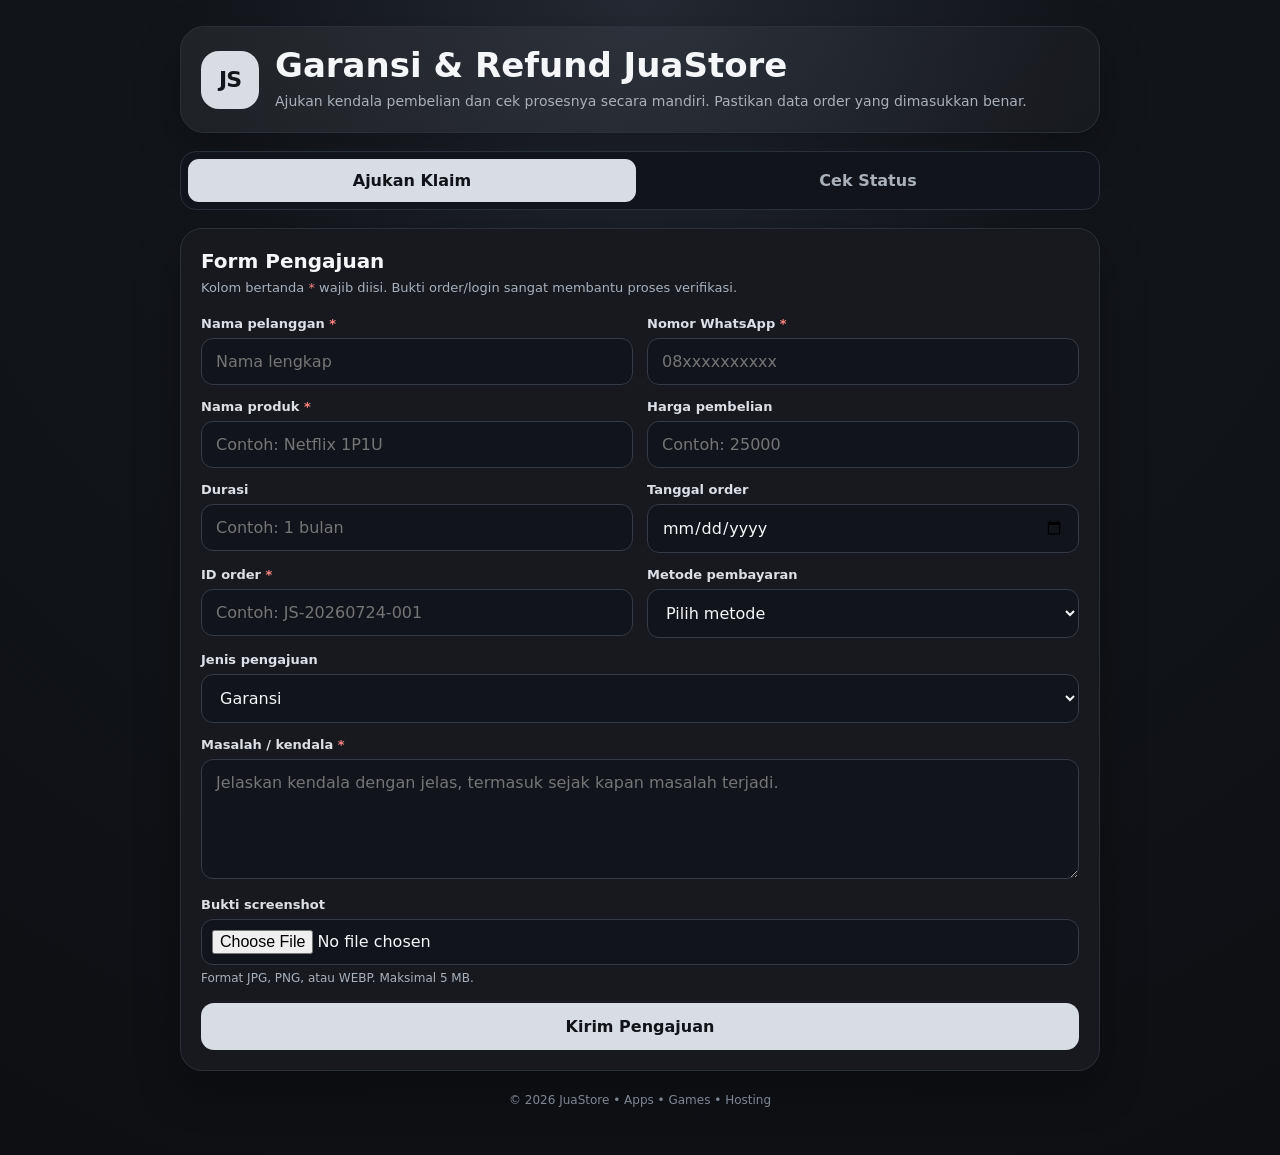
==== commit 3e2009f3: "Add files via upload" ====
--- a/index.html
+++ b/index.html
@@ -1,39 +1,138 @@
-<!DOCTYPE html>
+<!doctype html>
 <html lang="id">
 <head>
-<meta charset="UTF-8">
-<meta name="viewport" content="width=device-width,initial-scale=1">
-<meta name="theme-color" content="#6d6d72">
-<title>Form Garansi / Refund JuaStore</title>
-<style>
-:root{--bg:#b9b9be;--bg2:#8f8f95;--panel:#e8e8ea;--card:#f6f6f7;--text:#1d1d20;--muted:#67676d;--dark:#303035}
-*{box-sizing:border-box}body{margin:0;min-height:100vh;font-family:Arial,sans-serif;color:var(--text);background:linear-gradient(160deg,var(--bg),var(--bg2))}.wrap{width:min(1180px,calc(100% - 24px));margin:auto}header{position:sticky;top:0;z-index:5;background:#e1e1e4e8;border-bottom:2px solid #5a5a5f}.head{min-height:82px;display:flex;align-items:center;justify-content:space-between;padding:10px 0}.brand{display:flex;align-items:center;gap:13px}.logo{width:58px;height:58px;border-radius:13px;background:linear-gradient(145deg,#55555a,#252529);display:grid;place-items:center;color:#fff;font-size:27px;font-weight:900;box-shadow:5px 5px 0 #8f8f95}.brand h2{margin:0;font-size:24px}.brand p{margin:3px 0 0;color:var(--muted);font-size:13px}nav a{color:var(--text);text-decoration:none;font-weight:800;padding:11px 14px;border-radius:11px}nav .active{background:#242428;color:#fff}main{padding:30px 0}.grid{display:grid;grid-template-columns:1.12fr .88fr;gap:24px;align-items:start}.panel{background:rgba(232,232,234,.96);border:2px solid #4f4f54;border-radius:20px;box-shadow:0 14px 35px #14141829;overflow:hidden}.inside{padding:24px}.title-row{display:flex;gap:14px;align-items:flex-start}.shield{width:52px;height:52px;border:3px solid #44444a;border-radius:16px;display:grid;place-items:center;font-size:25px;background:#f7f7f8}h1{margin:0;font-size:29px}.subtitle{margin:6px 0 0;color:var(--muted);line-height:1.5}.section{margin-top:24px}.section-title{font-size:15px;font-weight:900;text-transform:uppercase;margin-bottom:10px}.form-grid{display:grid;grid-template-columns:1fr 1fr;gap:12px}.field{margin-bottom:13px}.full{grid-column:1/-1}label{display:block;font-weight:900;margin-bottom:7px}input,select,textarea{width:100%;border:2px solid #69696e;border-radius:11px;background:#fafafa;color:var(--text);font-size:15px;padding:12px 13px;outline:none}textarea{min-height:110px;resize:vertical}.help{font-size:12px;color:var(--muted);margin-top:6px}.upload{border:2px dashed #7a7a80;border-radius:12px;padding:18px;text-align:center;background:#ededee}.upload input{border:0;padding:0;background:transparent}#preview{max-width:100%;max-height:260px;border-radius:12px;margin-top:12px;display:none}.actions{display:grid;grid-template-columns:1fr 1fr;gap:10px;margin-top:14px}.btn{width:100%;min-height:52px;border:2px solid #303035;border-radius:12px;background:linear-gradient(180deg,#5a5a60,#343438);color:#fff;font-size:16px;font-weight:900;cursor:pointer;box-shadow:6px 6px 0 #97979d}.secondary{background:#c7c7cb;color:#202024}.btn:disabled{opacity:.6}.saved{margin-top:14px;text-align:center;line-height:1.55;min-height:22px}.success{color:#256b37;font-weight:800}.error{color:#9b2f2f;font-weight:800}.policy-block{border:2px solid #6a6a70;border-radius:13px;padding:14px;background:#f6f6f7;margin-bottom:14px}.policy-block li{margin:8px 0;line-height:1.4}.link{display:block;text-decoration:none;color:var(--text);background:#c9c9cd;border:2px solid #5d5d62;border-radius:12px;padding:14px;text-align:center;font-weight:900;margin-top:12px}.box{background:var(--card);border:2px solid #6b6b70;border-radius:14px;padding:14px}.row{display:grid;grid-template-columns:180px 1fr;gap:14px;border-bottom:1px solid #d3d3d6;padding:10px 0}.row:last-child{border-bottom:0}.value{text-align:right;font-weight:800}.product-top{display:flex;justify-content:space-between;gap:12px;padding-bottom:12px;border-bottom:1px solid #d3d3d6}.product-name,.price{font-size:18px;font-weight:900}.product-sub{color:var(--muted);font-size:13px;margin-top:4px}footer{margin-top:24px;background:#e6e6e8;border:2px solid #4f4f54;border-radius:18px;padding:22px;display:flex;justify-content:center;align-items:center;gap:16px}footer h2,footer p{margin:0}footer p{color:var(--muted);margin-top:4px}@media(max-width:860px){nav{display:none}.grid{grid-template-columns:1fr}.form-grid{grid-template-columns:1fr}.full{grid-column:auto}.inside{padding:18px}.actions{grid-template-columns:1fr}.row{grid-template-columns:1fr;gap:4px}.value{text-align:left}h1{font-size:24px}}
-</style>
+  <meta charset="utf-8" />
+  <meta name="viewport" content="width=device-width,initial-scale=1,viewport-fit=cover" />
+  <meta name="theme-color" content="#17191d" />
+  <meta name="description" content="Form pengajuan garansi dan refund resmi JuaStore." />
+  <title>JuaStore — Garansi & Refund</title>
+  <style>
+    :root{--bg:#0f1115;--card:#171a20;--card2:#1d2128;--line:#2a3039;--text:#f4f6f8;--muted:#a9b0ba;--accent:#d8dde4;--dark:#111318;--ok:#37c978;--warn:#f0b84b;--bad:#ef6262;--shadow:0 18px 45px rgba(0,0,0,.28)}
+    *{box-sizing:border-box} html{scroll-behavior:smooth} body{margin:0;background:radial-gradient(circle at top,#242933 0,#12151a 34%,#0d0f13 100%);color:var(--text);font-family:Inter,ui-sans-serif,system-ui,-apple-system,"Segoe UI",Roboto,Arial,sans-serif;min-height:100vh}
+    button,input,select,textarea{font:inherit} a{color:inherit}
+    .wrap{width:min(920px,calc(100% - 28px));margin:auto;padding:26px 0 44px}
+    .hero{display:flex;gap:16px;align-items:center;padding:20px;border:1px solid var(--line);background:linear-gradient(145deg,rgba(255,255,255,.06),rgba(255,255,255,.02));border-radius:24px;box-shadow:var(--shadow)}
+    .logo{width:58px;height:58px;border-radius:18px;display:grid;place-items:center;background:#d9dde3;color:#13161a;font-weight:900;font-size:22px;letter-spacing:-1px;flex:0 0 auto}
+    h1{font-size:clamp(23px,5vw,34px);line-height:1.08;margin:0 0 7px}.sub{margin:0;color:var(--muted);font-size:14px;line-height:1.55}
+    .tabs{display:grid;grid-template-columns:1fr 1fr;gap:8px;padding:7px;margin:18px 0;background:#11141a;border:1px solid var(--line);border-radius:16px;position:sticky;top:8px;z-index:5;backdrop-filter:blur(12px)}
+    .tab{border:0;border-radius:11px;padding:12px 10px;background:transparent;color:var(--muted);font-weight:800;cursor:pointer}.tab.active{background:var(--accent);color:#111318}
+    .panel{display:none}.panel.active{display:block}
+    .card{background:rgba(23,26,32,.96);border:1px solid var(--line);border-radius:22px;padding:20px;box-shadow:var(--shadow)}
+    .card h2{font-size:20px;margin:0 0 5px}.hint{color:var(--muted);font-size:13px;margin:0 0 18px;line-height:1.5}
+    .grid{display:grid;grid-template-columns:1fr 1fr;gap:14px}.full{grid-column:1/-1}
+    label{display:block;font-size:13px;font-weight:750;color:#dce0e6;margin:0 0 7px}
+    .req{color:#ff8585} input,select,textarea{width:100%;border:1px solid #343b46;background:#11141a;color:var(--text);border-radius:12px;padding:13px 14px;outline:none;transition:.2s} textarea{min-height:120px;resize:vertical} input:focus,select:focus,textarea:focus{border-color:#8f98a6;box-shadow:0 0 0 3px rgba(216,221,228,.09)}
+    input[type=file]{padding:10px}.small{font-size:12px;color:var(--muted);margin-top:6px}
+    .btn{width:100%;border:0;border-radius:13px;background:var(--accent);color:#111318;padding:14px 18px;font-weight:900;cursor:pointer;margin-top:18px;display:flex;align-items:center;justify-content:center;gap:8px}.btn:disabled{opacity:.6;cursor:not-allowed}.btn.secondary{background:#2a3039;color:#fff;margin-top:10px}
+    .notice{display:none;margin-top:15px;border-radius:13px;padding:13px 14px;font-size:14px;line-height:1.5;border:1px solid}.notice.show{display:block}.notice.ok{background:rgba(55,201,120,.1);border-color:rgba(55,201,120,.45);color:#bff4d5}.notice.err{background:rgba(239,98,98,.1);border-color:rgba(239,98,98,.45);color:#ffd0d0}
+    .status-list{display:grid;gap:12px;margin-top:16px}.status-item{border:1px solid var(--line);background:#12151a;border-radius:15px;padding:15px}.status-head{display:flex;justify-content:space-between;gap:10px;align-items:flex-start}.status-id{font-weight:900;font-size:14px;word-break:break-all}.badge{padding:6px 9px;border-radius:999px;font-size:11px;font-weight:900;white-space:nowrap;background:#353b45}.badge.wait{color:#ffe3a3;background:rgba(240,184,75,.14)}.badge.ok{color:#baf2d1;background:rgba(55,201,120,.14)}.badge.bad{color:#ffc6c6;background:rgba(239,98,98,.14)}.meta{display:grid;gap:6px;margin-top:12px;color:#c8cdd4;font-size:13px}.meta b{color:#fff}.empty{text-align:center;color:var(--muted);padding:28px 10px}
+    .footer{text-align:center;color:#7f8792;font-size:12px;padding:22px 0 4px}.spinner{width:17px;height:17px;border:2px solid rgba(0,0,0,.25);border-top-color:#111;border-radius:50%;animation:spin .7s linear infinite}@keyframes spin{to{transform:rotate(360deg)}}
+    @media(max-width:680px){.grid{grid-template-columns:1fr}.full{grid-column:auto}.hero{align-items:flex-start}.wrap{width:min(100% - 20px,920px);padding-top:12px}.card{padding:16px;border-radius:18px}.tabs{top:6px}}
+  </style>
 </head>
 <body>
-<header><div class="wrap head"><div class="brand"><div class="logo">JS</div><div><h2>JuaStore</h2><p>Premium Apps & Topup Game</p></div></div><nav><a href="https://juastore.my.id">Kalkulator Refund</a><a class="active" href="#">Form Garansi / Refund</a></nav></div></header>
-<main class="wrap"><div class="grid">
-<section class="panel"><div class="inside">
-<div class="title-row"><div class="shield">🛡</div><div><h1>FORM GARANSI / REFUND</h1><p class="subtitle">Lengkapi data pelanggan dan pesanan agar pengecekan lebih cepat.</p></div></div>
-<div class="section"><div class="section-title">👤 Data Pelanggan</div><div class="form-grid"><div class="field"><label for="customerName">Nama Pelanggan</label><input id="customerName" placeholder="Contoh: Yoga Juanda"></div><div class="field"><label for="customerContact">Nomor WhatsApp Aktif</label><input id="customerContact" inputmode="numeric" placeholder="Contoh: 6285111662004"><div class="help">Admin akan membalas ke nomor ini.</div></div></div></div>
-<div class="section"><div class="section-title">🛒 Detail Produk</div><div class="form-grid"><div class="field full"><label for="productName">Nama Produk</label><input id="productName" placeholder="Contoh: Netflix Premium 1P2U"></div><div class="field"><label for="price">Harga Produk (Rp)</label><input id="price" type="number" min="0" placeholder="25000"></div><div class="field"><label for="duration">Durasi</label><input id="duration" placeholder="Contoh: 1 Bulan"></div><div class="field"><label for="orderDate">Tanggal Order</label><input id="orderDate" type="datetime-local"></div><div class="field"><label for="orderId">ID Order</label><input id="orderId" placeholder="Contoh: JS2505239587"></div><div class="field"><label for="payment">Metode Pembayaran</label><select id="payment"><option>DANA</option><option>GoPay</option><option>QRIS</option><option>Lainnya</option></select></div><div class="field"><label for="claimType">Jenis Pengajuan</label><select id="claimType"><option>Garansi</option><option>Refund</option></select></div></div></div>
-<div class="section"><div class="section-title">📝 Isi Form Claim</div><div class="field"><label for="problem">Masalah / Kendala</label><textarea id="problem" placeholder="Jelaskan kendala secara detail..."></textarea></div><div class="field"><label for="evidence">Bukti Screenshot Login / Error</label><div class="upload"><input id="evidence" type="file" accept="image/png,image/jpeg,image/webp"><div class="help">PNG, JPG, JPEG, atau WEBP. Maksimal 5 MB.</div><img id="preview" alt="Preview bukti"></div></div></div>
-<div class="actions"><button class="btn secondary" id="saveBtn" type="button">💾 Simpan Data</button><button class="btn" id="sendBtn" type="button">✈ Kirim Pengajuan</button></div><div class="saved" id="status"></div>
-</div></section>
-<aside><section class="panel"><div class="inside"><h3>ⓘ KETENTUAN GARANSI & REFUND</h3><div class="policy-block"><strong>Garansi berlaku jika:</strong><ul><li>Error bukan akibat kesalahan pengguna.</li><li>Produk masih dalam masa garansi.</li><li>Pelanggan mengikuti ketentuan.</li></ul></div><div class="policy-block"><strong>Refund berlaku jika:</strong><ul><li>Terjadi kesalahan dari pihak admin.</li><li>Produk tidak dapat digunakan dan tidak dapat diganti.</li><li>Sudah disetujui admin.</li></ul></div><a class="link" href="https://juastore.my.id" target="_blank">🧮 Buka Kalkulator Refund</a><a class="link" href="cek.html">🔎 Cek Status Garansi</a></div></section>
-<section class="panel" style="margin-top:20px"><div class="inside"><h3>📦 Ringkasan Pesanan</h3><div class="box"><div class="product-top"><div><div class="product-name" id="sumProduct">Belum diisi</div><div class="product-sub" id="sumClaim">Jenis pengajuan: Garansi</div></div><div class="price" id="sumPrice">Rp 0</div></div><div class="row"><div>Nama</div><div class="value" id="sumName">-</div></div><div class="row"><div>Durasi</div><div class="value" id="sumDuration">-</div></div><div class="row"><div>Tanggal</div><div class="value" id="sumDate">-</div></div><div class="row"><div>ID Order</div><div class="value" id="sumId">-</div></div><div class="row"><div>Pembayaran</div><div class="value" id="sumPayment">DANA</div></div></div></div></section></aside>
-</div><footer><div class="logo">JS</div><div><h2>JuaStore</h2><p>Premium Apps & Topup Game</p></div></footer></main>
-<script>
-const API_ENDPOINT='https://garansi-api.jhonyoga01.workers.dev/api/claims';
-const ids=['customerName','customerContact','productName','price','duration','orderDate','orderId','payment','claimType','problem'];
-const el=id=>document.getElementById(id);const rupiah=n=>new Intl.NumberFormat('id-ID').format(Number(n)||0);
-function updateSummary(){el('sumProduct').textContent=el('productName').value||'Belum diisi';el('sumClaim').textContent='Jenis pengajuan: '+el('claimType').value;el('sumPrice').textContent='Rp '+rupiah(el('price').value);el('sumName').textContent=el('customerName').value||'-';el('sumDuration').textContent=el('duration').value||'-';el('sumDate').textContent=el('orderDate').value?new Date(el('orderDate').value).toLocaleString('id-ID'):'-';el('sumId').textContent=el('orderId').value||'-';el('sumPayment').textContent=el('payment').value}
-ids.forEach(id=>{el(id).addEventListener('input',updateSummary);el(id).addEventListener('change',updateSummary)});
-el('evidence').addEventListener('change',e=>{const f=e.target.files[0],img=el('preview');if(!f){img.style.display='none';return}if(f.size>5*1024*1024){statusMsg('❌ Ukuran screenshot maksimal 5 MB.','error');e.target.value='';img.style.display='none';return}img.src=URL.createObjectURL(f);img.style.display='inline-block'});
-function collect(){const d={};ids.forEach(id=>d[id]=el(id).value);return d}function statusMsg(m,t=''){el('status').className='saved '+t;el('status').innerHTML=m}function phone(v){let p=String(v||'').replace(/\D/g,'');if(p.startsWith('0'))p='62'+p.slice(1);else if(p.startsWith('8'))p='62'+p;return p}
-el('saveBtn').onclick=()=>{localStorage.setItem('juastoreClaimData',JSON.stringify(collect()));statusMsg('Data berhasil disimpan di perangkat ini.','success')};
-el('sendBtn').onclick=async()=>{const d=collect(),wa=phone(d.customerContact);for(const [id,label] of [['customerContact','Nomor WhatsApp'],['productName','Nama produk'],['problem','Masalah/kendala']]){if(!el(id).value.trim()){statusMsg('❌ '+label+' wajib diisi.','error');el(id).focus();return}}if(!/^62\d{8,13}$/.test(wa)){statusMsg('❌ Nomor WhatsApp tidak valid. Contoh: 6285111662004.','error');return}const f=el('evidence').files[0];if(f&&f.size>5*1024*1024){statusMsg('❌ Ukuran screenshot maksimal 5 MB.','error');return}const b=el('sendBtn');b.disabled=true;b.textContent='⏳ Mengirim...';statusMsg('Mohon tunggu, pengajuan sedang dikirim.');try{const fd=new FormData();fd.append('whatsapp',wa);fd.append('product',d.productName);fd.append('duration',d.duration||'');fd.append('account',d.customerName||'');fd.append('problem',[`Nama: ${d.customerName||'-'}`,`Jenis Pengajuan: ${d.claimType||'Garansi'}`,`ID Order: ${d.orderId||'-'}`,`Tanggal Order: ${d.orderDate||'-'}`,`Pembayaran: ${d.payment||'-'}`,`Harga: Rp ${rupiah(d.price)}`,'',`Kendala:`,d.problem].join('\n'));if(f)fd.append('photo',f);const r=await fetch(API_ENDPOINT,{method:'POST',body:fd});const out=await r.json().catch(()=>({}));if(!r.ok||!out.success)throw new Error(out.message||'Pengiriman gagal.');localStorage.removeItem('juastoreClaimData');statusMsg(`✅ Pengajuan berhasil dikirim.<br>ID Garansi: <b>${out.warrantyId}</b><br>Simpan ID ini untuk cek status.`,'success');b.textContent='✅ Pengajuan Terkirim'}catch(err){statusMsg('❌ '+(err.message||'Failed to fetch'),'error');b.disabled=false;b.textContent='✈ Kirim Pengajuan'}};
-const saved=localStorage.getItem('juastoreClaimData');if(saved){try{const d=JSON.parse(saved);ids.forEach(id=>{if(d[id]!==undefined)el(id).value=d[id]})}catch(e){}}if(!el('orderDate').value){const n=new Date();n.setMinutes(n.getMinutes()-n.getTimezoneOffset());el('orderDate').value=n.toISOString().slice(0,16)}updateSummary();
-</script>
+  <main class="wrap">
+    <section class="hero">
+      <div class="logo">JS</div>
+      <div><h1>Garansi & Refund JuaStore</h1><p class="sub">Ajukan kendala pembelian dan cek prosesnya secara mandiri. Pastikan data order yang dimasukkan benar.</p></div>
+    </section>
+
+    <nav class="tabs" aria-label="Navigasi">
+      <button class="tab active" type="button" data-target="claimPanel">Ajukan Klaim</button>
+      <button class="tab" type="button" data-target="statusPanel">Cek Status</button>
+    </nav>
+
+    <section id="claimPanel" class="panel active">
+      <div class="card">
+        <h2>Form Pengajuan</h2>
+        <p class="hint">Kolom bertanda <span class="req">*</span> wajib diisi. Bukti order/login sangat membantu proses verifikasi.</p>
+        <form id="claimForm" enctype="multipart/form-data" novalidate>
+          <div class="grid">
+            <div><label for="customerName">Nama pelanggan <span class="req">*</span></label><input id="customerName" name="customerName" autocomplete="name" required placeholder="Nama lengkap" /></div>
+            <div><label for="customerContact">Nomor WhatsApp <span class="req">*</span></label><input id="customerContact" name="customerContact" inputmode="tel" autocomplete="tel" required placeholder="08xxxxxxxxxx" /></div>
+            <div><label for="productName">Nama produk <span class="req">*</span></label><input id="productName" name="productName" required placeholder="Contoh: Netflix 1P1U" /></div>
+            <div><label for="price">Harga pembelian</label><input id="price" name="price" inputmode="numeric" placeholder="Contoh: 25000" /></div>
+            <div><label for="duration">Durasi</label><input id="duration" name="duration" placeholder="Contoh: 1 bulan" /></div>
+            <div><label for="orderDate">Tanggal order</label><input id="orderDate" name="orderDate" type="date" /></div>
+            <div><label for="orderId">ID order <span class="req">*</span></label><input id="orderId" name="orderId" required placeholder="Contoh: JS-20260724-001" /></div>
+            <div><label for="payment">Metode pembayaran</label><select id="payment" name="payment"><option value="">Pilih metode</option><option>DANA</option><option>GoPay</option><option>QRIS</option><option>Transfer Bank</option><option>Lainnya</option></select></div>
+            <div class="full"><label for="claimType">Jenis pengajuan</label><select id="claimType" name="claimType"><option value="Garansi">Garansi</option><option value="Refund">Refund</option></select></div>
+            <div class="full"><label for="problem">Masalah / kendala <span class="req">*</span></label><textarea id="problem" name="problem" required placeholder="Jelaskan kendala dengan jelas, termasuk sejak kapan masalah terjadi."></textarea></div>
+            <div class="full"><label for="evidence">Bukti screenshot</label><input id="evidence" name="evidence" type="file" accept="image/jpeg,image/png,image/webp" /><div class="small">Format JPG, PNG, atau WEBP. Maksimal 5 MB.</div></div>
+          </div>
+          <button id="submitBtn" class="btn" type="submit">Kirim Pengajuan</button>
+          <div id="claimNotice" class="notice" role="alert"></div>
+        </form>
+      </div>
+    </section>
+
+    <section id="statusPanel" class="panel">
+      <div class="card">
+        <h2>Cek Status Klaim</h2>
+        <p class="hint">Masukkan ID garansi, misalnya <b>GRN-...</b>, atau nomor WhatsApp yang dipakai saat pengajuan.</p>
+        <form id="statusForm">
+          <label for="statusQuery">ID garansi / WhatsApp</label>
+          <input id="statusQuery" required placeholder="GRN-... atau 08xxxxxxxxxx" />
+          <button id="statusBtn" class="btn" type="submit">Cari Status</button>
+        </form>
+        <div id="statusNotice" class="notice" role="alert"></div>
+        <div id="statusResults" class="status-list"></div>
+      </div>
+    </section>
+
+    <div class="footer">© 2026 JuaStore • Apps • Games • Hosting</div>
+  </main>
+
+  <script>
+    const API_BASE = "https://juastore-garansi-worker.jhonyoga01.workers.dev";
+    const $ = (id) => document.getElementById(id);
+
+    document.querySelectorAll('.tab').forEach(tab => tab.addEventListener('click', () => {
+      document.querySelectorAll('.tab').forEach(x => x.classList.remove('active'));
+      document.querySelectorAll('.panel').forEach(x => x.classList.remove('active'));
+      tab.classList.add('active'); $(tab.dataset.target).classList.add('active');
+    }));
+
+    function showNotice(el, message, ok=false){ el.textContent=message; el.className=`notice show ${ok?'ok':'err'}`; }
+    function clearNotice(el){ el.textContent=''; el.className='notice'; }
+    function setLoading(btn, loading, text){ btn.disabled=loading; btn.innerHTML=loading?'<span class="spinner"></span> Memproses...':text; }
+    function esc(s){ return String(s??'').replace(/[&<>"']/g,c=>({'&':'&amp;','<':'&lt;','>':'&gt;','"':'&quot;',"'":'&#39;'}[c])); }
+
+    $('claimForm').addEventListener('submit', async (e) => {
+      e.preventDefault(); clearNotice($('claimNotice'));
+      if(!e.currentTarget.reportValidity()) return;
+      const file=$('evidence').files[0];
+      if(file && file.size>5*1024*1024){ showNotice($('claimNotice'),'Screenshot maksimal 5 MB.'); return; }
+      setLoading($('submitBtn'),true,'Kirim Pengajuan');
+      try{
+        const response=await fetch(`${API_BASE}/api/claims`,{method:'POST',body:new FormData(e.currentTarget)});
+        const raw=await response.text(); let data;
+        try{ data=JSON.parse(raw); }catch{ throw new Error(`Respons server tidak valid: ${raw.slice(0,160)}`); }
+        if(!response.ok || !data.success) throw new Error(data.message||'Pengajuan gagal dikirim.');
+        showNotice($('claimNotice'),`Pengajuan berhasil. Simpan ID garansi: ${data.claimId}`,true);
+        e.currentTarget.reset();
+        window.scrollTo({top:document.body.scrollHeight,behavior:'smooth'});
+      }catch(err){ showNotice($('claimNotice'),err.message||'Tidak dapat terhubung ke server.'); }
+      finally{ setLoading($('submitBtn'),false,'Kirim Pengajuan'); }
+    });
+
+    $('statusForm').addEventListener('submit', async (e) => {
+      e.preventDefault(); clearNotice($('statusNotice')); $('statusResults').innerHTML='';
+      const q=$('statusQuery').value.trim(); if(!q) return;
+      setLoading($('statusBtn'),true,'Cari Status');
+      try{
+        const response=await fetch(`${API_BASE}/api/status?q=${encodeURIComponent(q)}`);
+        const raw=await response.text(); let data;
+        try{ data=JSON.parse(raw); }catch{ throw new Error(`Respons server tidak valid: ${raw.slice(0,160)}`); }
+        if(!response.ok || !data.success) throw new Error(data.message||'Status tidak dapat dimuat.');
+        if(!data.data?.length){ $('statusResults').innerHTML='<div class="empty">Data klaim tidak ditemukan.</div>'; return; }
+        $('statusResults').innerHTML=data.data.map(item=>{
+          const s=String(item.status||'Menunggu'); const cls=s==='Ditolak'?'bad':(s==='Diterima'||s==='Diproses'?'ok':'wait');
+          return `<article class="status-item"><div class="status-head"><div class="status-id">${esc(item.id)}</div><span class="badge ${cls}">${esc(s)}</span></div><div class="meta"><div><b>Produk:</b> ${esc(item.product_name||'-')}</div><div><b>ID Order:</b> ${esc(item.order_id||'-')}</div><div><b>Jenis:</b> ${esc(item.claim_type||'-')}</div><div><b>Durasi:</b> ${esc(item.duration||'-')}</div>${item.admin_note?`<div><b>Catatan admin:</b> ${esc(item.admin_note)}</div>`:''}<div><b>Diperbarui:</b> ${esc(item.updated_at?new Date(item.updated_at).toLocaleString('id-ID'):'-')}</div></div></article>`;
+        }).join('');
+      }catch(err){ showNotice($('statusNotice'),err.message||'Tidak dapat terhubung ke server.'); }
+      finally{ setLoading($('statusBtn'),false,'Cari Status'); }
+    });
+  </script>
 </body>
 </html>
